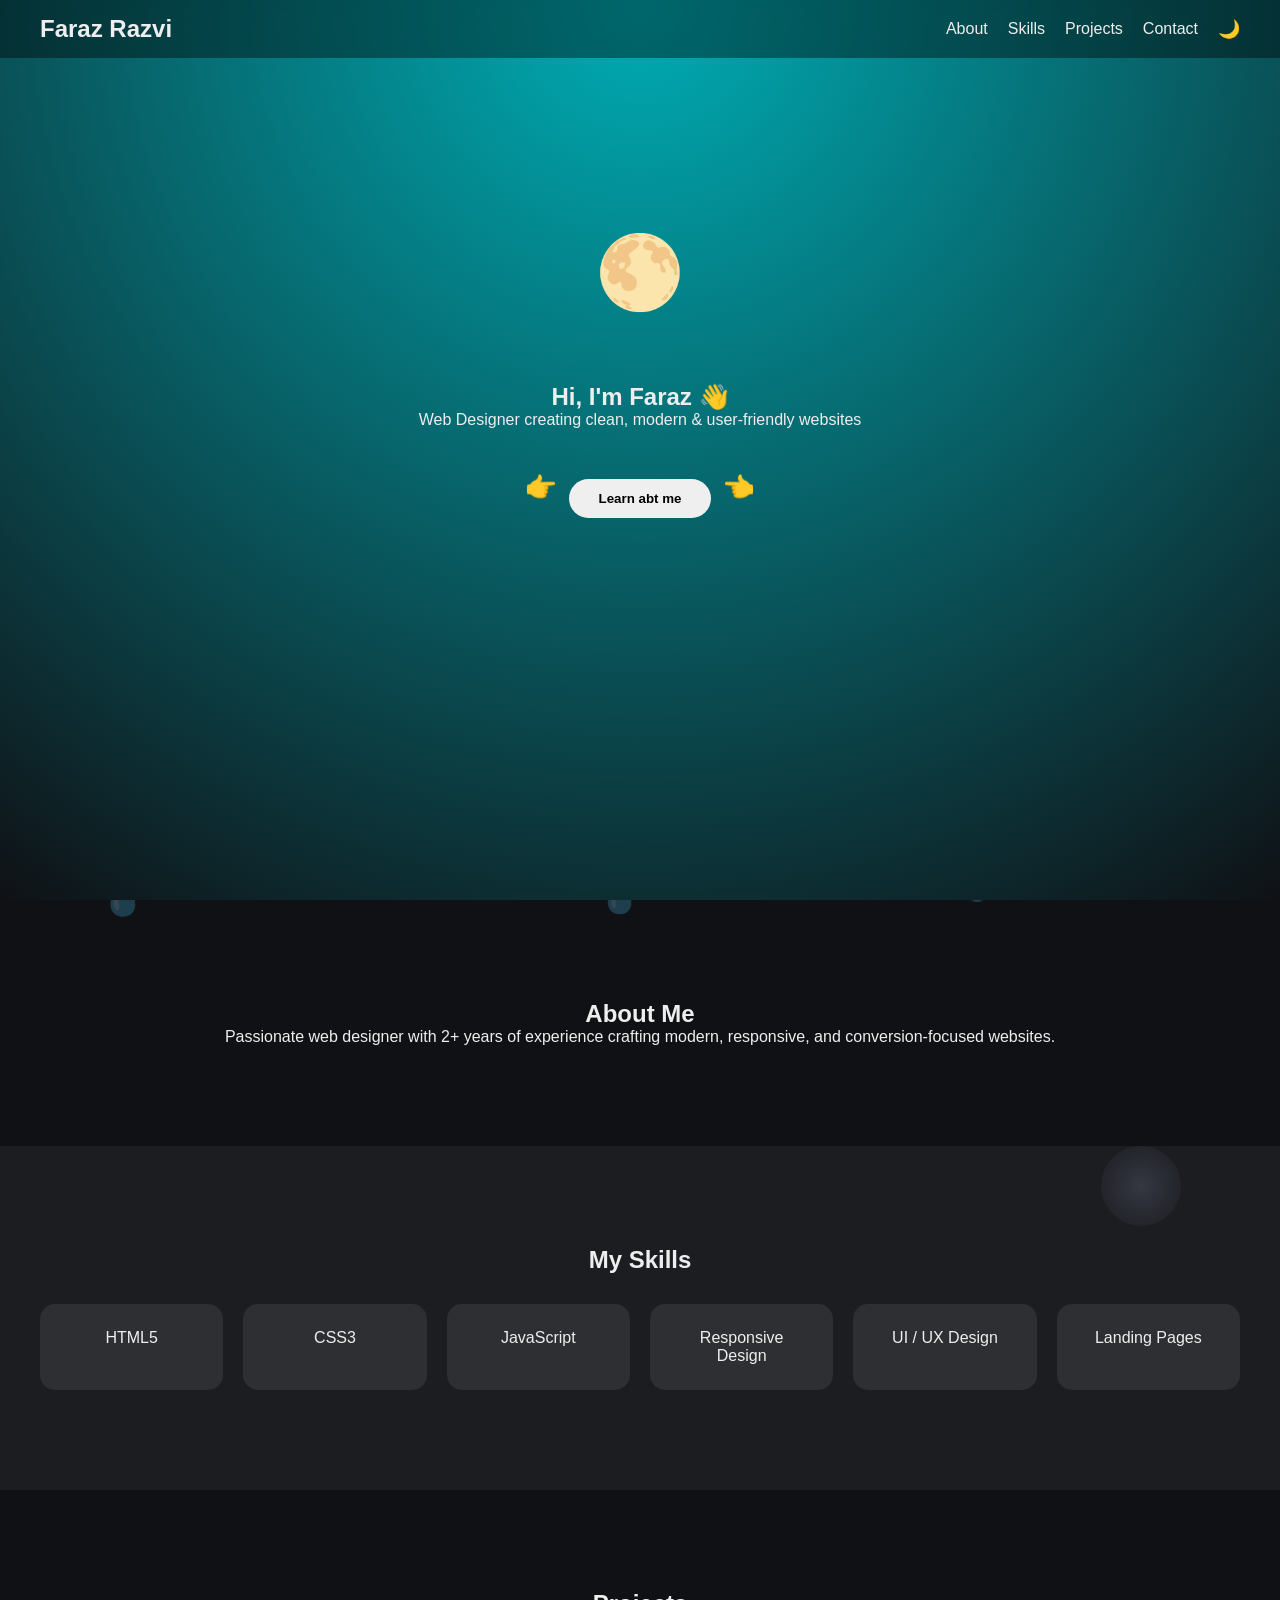
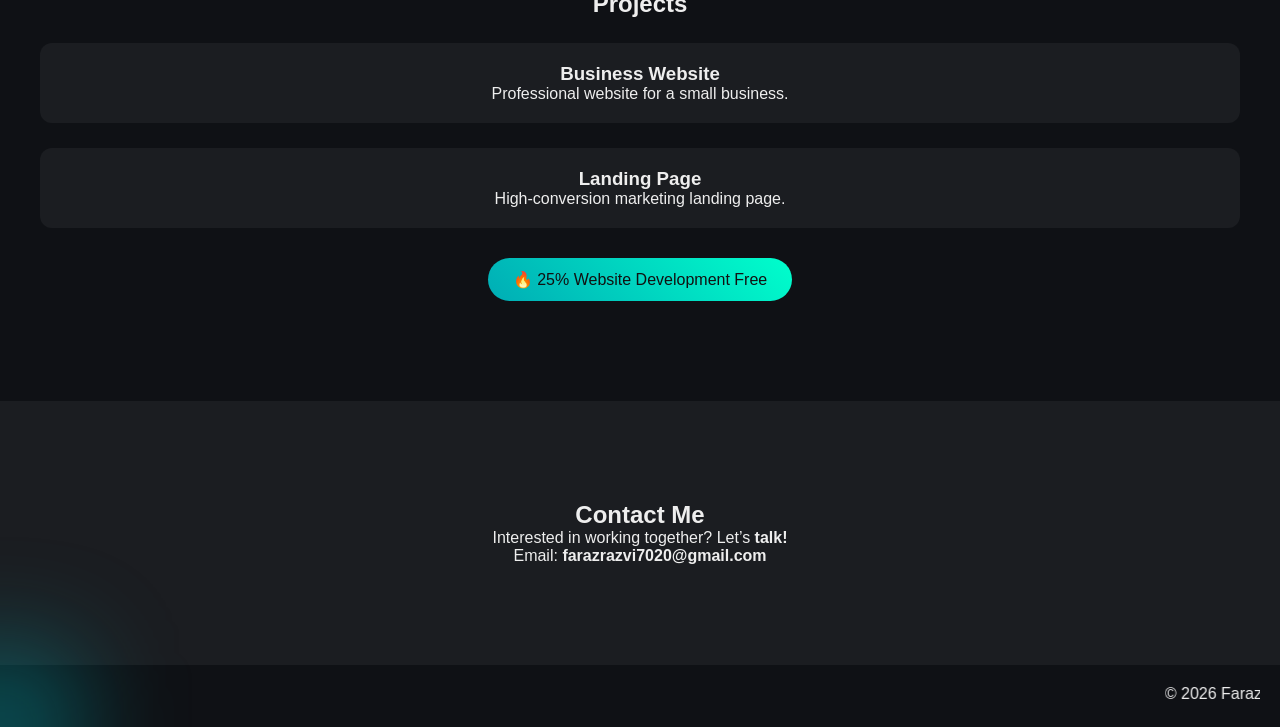
==== P.html @ 2a0e2705 "Add files via upload" ====
<!DOCTYPE html>
<html lang="en">
<head>
  <meta charset="UTF-8" />
  <meta name="viewport" content="width=device-width,
   initial-scale=1.0"/>
  <title>Faraz Razvi | Web Designer</title>
  <link rel="stylesheet" href="P.css">
</head>

<body>

<!-- ========== LOADER ========== -->
<div id="loader">
  <h1>Faraz Razvi</h1>
</div>

<!-- ========== NAVBAR ========== -->
<nav>
  <h2>Faraz Razvi</h2>

  <div class="menu-toggle">☰</div>

  <ul class="nav-links">
    <li><a href="#about">About</a></li>
    <li><a href="#skills">Skills</a></li>
    <li><a href="#projects">Projects</a></li>
    <li><a href="#contact">Contact</a></li>
    <li><button id="themeToggle">🌙</button></li>
  </ul>
</nav>

<!-- ========== HERO ========== -->

  <!-- Sun / Moon background -->
<section class="hero sky-hero">

  <div class="sky-bg">
    <span class="sun">☀️</span>
    <span class="moon">🌕</span>
  </div>

  <div class="firecracker-bg"></div>

  <h1 class="hero-title">
    Hi, I'm Faraz <span class="wave">👋</span>
  </h1>

  <p class="hero-subtitle">
    Web Designer creating clean, modern & user-friendly websites
  </p>

  <div class="cta hero-cta">
    <span class="point left">👉</span>
    <button onclick="scrollToContact()">Learn abt me</button>
    <span class="point right">👈</span>
  </div>

</section>


<!-- ========== ABOUT ========== -->
<section id="about" class="section water-section">

  <!-- Water background -->
  <div class="water-bg"></div>

  <h2>About Me</h2>
  <p>
    Passionate web designer with 2+ years of experience crafting modern,
    responsive, and conversion-focused websites.
  </p>

</section>



<!-- ========== SKILLS ========== -->
<section id="skills" class="section gray 
skills-section">

  <!-- Skills background -->
  <div class="skills-bg"></div>

  <h2>My Skills</h2>
  <div class="cards">
    <div class="card">HTML5</div>
    <div class="card">CSS3</div>
    <div class="card">JavaScript</div>
    <div class="card">Responsive Design</div>
    <div class="card">UI / UX Design</div>
    <div class="card">Landing Pages</div>
  </div>

</section>


<!-- ========== PROJECTS ========== -->
<section id="projects" class="section fire-section">

  <!-- Fire background -->
  <div class="fire-bg"></div>

  <h2>Projects</h2>

  <div class="project">
    <h3>Business Website</h3>
    <p>Professional website for a 
      small business.</p>
  </div>

  <div class="project">
    <h3>Landing Page</h3>
    <p>High-conversion marketing landing page.</p>
  </div>

  <div class="offer-badge">🔥 25% Website Development Free</div>

</section>
<!-- ========== CONTACT ========== -->
<section id="contact" class="section gray 
contact-section">

  <!-- Contact emoji background -->
  <div class="contact-bg"></div>

  <h2>Contact Me</h2>
  <p>Interested in working together? Let’s <b>talk!</b></p>
  <p>Email: <strong>farazrazvi7020@gmail.com</strong></p>

</section>


<footer><marquee>

  © 2026 Faraz Razvi. All rights reserved.
</marquee>
</footer>

<div class="cursor-glow"></div>
<div id="modeToast"></div>

<script src="P.js"></script>
</body>
</html>
---- P.css ----
/* ================= VARIABLES ================= */
:root {
  --bg: #0f1115;
  --text: #eee;
  --accent: #00adb5;
  --card: rgba(255,255,255,0.08);
}

.light {
  --bg: #f4f4f4;
  --text: #111;
  --card: #ffffff;
}

/* ================= GLOBAL ================= */
* {
  margin: 0;
  padding: 0;
  box-sizing: border-box;
  font-family: "Segoe UI", Arial, sans-serif;
}

body {
  background: var(--bg);
  color: var(--text);
  transition: 0.3s;
}

/* ================= LOADER ================= */
#loader {
  position: fixed;
  inset: 0;
  background: #0f1115;
  display: flex;
  align-items: center;
  justify-content: center;
  z-index: 999;
}

#loader h1 {
  color: #00adb5;
  animation: pulse 1.5s infinite;
}

/* ================= NAV ================= */
nav {
  position: fixed;
  width: 100%;
  top: 0;
  padding: 15px 40px;
  display: flex;
  justify-content: space-between;
  align-items: center;
  backdrop-filter: blur(10px);
  background: rgba(0,0,0,0.4);
  z-index: 100;
}

.menu-toggle {
  display: none;
  font-size: 26px;
  cursor: pointer;
}

.nav-links {
  list-style: none;
  display: flex;
  align-items: center;
}

.nav-links li {
  margin-left: 20px;
}

.nav-links a {
  color: var(--text);
  text-decoration: none;
}

#themeToggle {
  background: none;
  border: none;
  font-size: 18px;
  cursor: pointer;
}

/* ================= HERO ================= */
.hero {
  height: 100vh;
  display: flex;
  flex-direction: column;
  justify-content: center;
  align-items: center;
  text-align: center;
  background: radial-gradient(circle at top, var(--accent), var(--bg));
}

.hero button {
  margin-top: 25px;
  padding: 12px 30px;
  border-radius: 30px;
  border: #0f1115;
  border-width: 10px;
  font-weight: bold;
  cursor: pointer;
}
.wave {
  display: inline-block;
  transform-origin: 70% 70%;
  animation: wave 1.8s infinite;
}

@keyframes wave {
  0% { transform: rotate(0deg); }
  10% { transform: rotate(14deg); }
  20% { transform: rotate(-8deg); }
  30% { transform: rotate(14deg); }
  40% { transform: rotate(-4deg); }
  50% { transform: rotate(10deg); }
  60%,100% { transform: rotate(0deg); }
}

/* CTA container */
.cta {
  margin-top: 25px;
  display: flex;
  align-items: center;
  gap: 12px;
}

/* Emoji base style */
.point {
  font-size: 1.6rem;
  display: inline-block;
}

/* Left emoji moves right */
.point.left {
  animation: pointRight 1.2s infinite ease-in-out;
}

/* Right emoji moves left */
.point.right {
  animation: pointLeft 1.2s infinite ease-in-out;
}

/* Keyframes */
@keyframes pointRight {
  0%   { transform: translateX(0); opacity: 1; }
  50%  { transform: translateX(10px); opacity: 1; }
  100% { transform: translateX(0); opacity: 1; }
}

@keyframes pointLeft {
  0%   { transform: translateX(0); opacity: 1; }
  50%  { transform: translateX(-10px); opacity: 1; }
  100% { transform: translateX(0); opacity: 1; }
}



/* ================= SECTIONS ================= */
.section {
  padding: 100px 40px;
  text-align: center;
  opacity: 0;
  transform: translateY(40px);
  transition: 0.8s;
}

.section.show {
  opacity: 1;
  transform: translateY(0);
}

.gray {
  background: rgba(255,255,255,0.05);
}

/* ================= SKILLS ================= */
.cards {
  display: grid;
  grid-template-columns: repeat(auto-fit, minmax(150px, 1fr));
  gap: 20px;
  margin-top: 30px;
}

.card {
  padding: 25px;
  background: var(--card);
  border-radius: 15px;
  transition: 0.3s;
}

.card:hover {
  transform: translateY(-8px);
  background: var(--accent);
  color: #111;
}

/* ================= PROJECTS ================= */
.project {
  margin-top: 25px;
  padding: 20px;
  border-radius: 12px;
  background: rgba(255,255,255,0.05);
  transition: 0.3s;
}

.project:hover {
  background: rgba(0,173,181,0.15);
}

/* ================= OFFER ================= */
.offer-badge {
  margin-top: 30px;
  display: inline-block;
  padding: 12px 25px;
  background: linear-gradient(45deg, var(--accent), #00ffcc);
  color: #111;
  border-radius: 30px;
  animation: pulse 1.5s infinite;
}

/* ================= FOOTER ================= */
footer {
  padding: 20px;
  text-align: center;
}

/* ================= CURSOR ================= */
.cursor-glow {
  position: fixed;
  width: 160px;
  height: 160px;
  background: rgba(0,173,181,0.4);
  border-radius: 20%;
  filter: blur(50px);
  pointer-events: none;
  transform: translate(-50%, -50%);
}

/* ================= ANIMATIONS ================= */
@keyframes pulse {
  0% { transform: scale(1); }
  50% { transform: scale(1.08); }
  100% { transform: scale(1); }
}

/* ================= MOBILE ================= */
@media (max-width: 768px) {
  .menu-toggle {
    display: block;
  }

  .nav-links {
    position: absolute;
    top: 60px;
    right: 20px;
    flex-direction: column;
    background: var(--bg);
    padding: 20px;
    border-radius: 15px;
    display: none;
  }

  .nav-links.active {
    display: flex;
  }
}

/* ================= MODE TOAST ================= */
#modeToast {
  position: fixed;
  bottom: 30px;
  right: 30px;
  background: var(--card);
  color: var(--text);
  padding: 12px 20px;
  border-radius: 25px;
  font-size: 0.9rem;
  box-shadow: 0 8px 25px rgba(0,0,0,0.3);
  opacity: 0;
  transform: translateY(20px);
  pointer-events: none;
  transition: 0.4s ease;
  z-index: 1000;
}

/* Show animation */
#modeToast.show {
  opacity: 1;
  transform: translateY(0);
}

/* ================= WATER DROPS ================= */
/* ================= WATER SECTION ================= */
.water-section {
  position: relative;
  overflow: hidden;
}

/* Background container */
.water-bg {
  position: absolute;
  inset: 0;
  z-index: 0;
  pointer-events: none;
}

/* Water emoji */
.water-bg span {
  position: absolute;
  top: -10%;
  font-size: 1.3rem;
  opacity: 0.25;
  animation: waterFall linear infinite;
}

/* Falling animation */
@keyframes waterFall {
  0% {
    transform: translateY(-10%);
    opacity: 0;
  }

  20% {
    opacity: 0.35;
  }

  100% {
    transform: translateY(110vh);
    opacity: 0;
  }
}

/* Keep text above water */
.water-section > *:not(.water-bg) {
  position: relative;
  z-index: 2;
}

@keyframes waterFall {
  0% {
    transform: translate(0, -10%);
    opacity: 0;
  }

  50% {
    transform: translate(10px, 50vh);
    opacity: 0.35;
  }

  100% {
    transform: translate(-10px, 110vh);
    opacity: 0;
  }
}



/* ================= FIRE ANIMATION ================= */
/* ================= FIRE SECTION ================= */
.fire-section {
  position: relative;
  overflow: hidden;
}

/* Fire container */
.fire-bg {
  position: absolute;
  inset: 0;
  z-index: 0; /* BEHIND TEXT */
  pointer-events: none;
}

/* Fire emoji */
.fire-bg span {
  position: absolute;
  bottom: -10%;
  font-size: 1.4rem;
  opacity: 0.25;
  animation: fireRise linear infinite;
}

/* Fire rising animation */
@keyframes fireRise {
  0% {
    transform: translateY(0) scale(0.9);
    opacity: 0;
  }
  20% {
    opacity: 0.3;
  }
  100% {
    transform: translateY(-120vh) scale(1.3);
    opacity: 0;
  }
}

/* Ensure content stays above fire */
.fire-section > *:not(.fire-bg) {
  position: relative;
  z-index: 2;
}

/* ================= SUN & MOON HERO ================= */
.sky-hero {
  position: relative;
  overflow: hidden;
}

/* Background layer */
.sky-bg {
  position: absolute;
  inset: 0;
  z-index: 0;
  pointer-events: none;
}

/* Shared celestial style */
.sun,
.moon {
  position: absolute;
  left: 50%;
  transform: translateX(-50%);
  font-size: 4.5rem;
  opacity: 1;
  bottom: -35%;
}

/* Ensure hero text stays above */
.sky-hero > *:not(.sky-bg) {
  position: relative;
  z-index: 2;
}

/* ================= ANIMATIONS ================= */
@keyframes sunRise {
  from { bottom: -35%; opacity: 0; }
  to   { bottom: 65%; opacity: 1; }
}

@keyframes sunSet {
  from { bottom: 65%; opacity: 1; }
  to   { bottom: -35%; opacity: 0.35; }
}

@keyframes moonRise {
  from { bottom: -35%; opacity: 0; }
  to   { bottom: 65%; opacity: 1; }
}

@keyframes moonSet {
  from { bottom: 65%; opacity: 1; }
  to   { bottom: -35%; opacity: 0.35; }
}

/* ================= CONTACT EMOJI EFFECT ================= */
.contact-section {
  position: relative;
  overflow: hidden;
}

/* Background container */
.contact-bg {
  position: absolute;
  inset: 0;
  z-index: 0;
  pointer-events: none;
}

/* Emoji style */
.contact-bg span {
  position: absolute;
  font-size: 1.8rem;
  opacity: 0;
  animation: contactPop 2.5s ease-out forwards,
             contactShake 0.6s ease-in-out infinite;
}

/* Pop-in animation */
@keyframes contactPop {
  0% {
    transform: scale(0);
    opacity: 0;
  }
  30% {
    transform: scale(1.2);
    opacity: 0.35;
  }
  100% {
    transform: scale(1);
    opacity: 0.25;
  }
}

/* ================= CONTACT EMOJI EFFECT ================= */
.contact-section {
  position: relative;
  overflow: hidden;
}

/* Background container */
.contact-bg {
  position: absolute;
  inset: 0;
  z-index: 0;
  pointer-events: none;
}

/* Emoji styling */
.contact-bg span {
  position: absolute;
  font-size: 1.8rem;
  opacity: 0.25;
  animation: contactPop 2.5s ease-out forwards,
             contactShake 0.5s ease-in-out infinite;
}

/* Pop-in animation */
@keyframes contactPop {
  0% {
    transform: scale(0);
    opacity: 0;
  }
  40% {
    transform: scale(1.2);
    opacity: 0.35;
  }
  100% {
    transform: scale(1);
    opacity: 0.25;
  }
}

/* Shake animation */
@keyframes contactShake {
  0% { transform: translate(0, 0); }
  25% { transform: translate(-1px, 1px); }
  50% { transform: translate(1px, -1px); }
  75% { transform: translate(-1px, -1px); }
  100% { transform: translate(0, 0); }
}

/* Keep text above emojis */
.contact-section > *:not(.contact-bg) {
  position: relative;
  z-index: 2;
}

/* ================= SKILLS BACKGROUND ================= */
.skills-section {
  position: relative;
  overflow: hidden;
}

.skills-bg {
  position: absolute;
  inset: 0;
  z-index: 0;
  pointer-events: none;
}

.skills-bg span {
  position: absolute;
  width: 80px;
  height: 80px;
  border-radius: 50%;
  opacity: 0.15;
  animation: floatSkill 14s linear infinite;
}

/* Light mode */
body.light .skills-bg span {
  background: radial-gradient(circle, #ffdd55, transparent);
}

/* Dark mode */
body:not(.light) .skills-bg span {
  background: radial-gradient(circle, #ccccff, transparent);
}

@keyframes floatSkill {
  from {
    transform: translateY(110%);
  }
  to {
    transform: translateY(-120%);
  }
}

/* Keep cards above */
.skills-section > *:not(.skills-bg) {
  position: relative;
  z-index: 2;
}


/* ================= HERO OPENING ANIMATION ================= */

.hero-title,
.hero-subtitle,
.hero-cta {
  opacity: 0;
  transform: translateY(40px);
}

/* Animation states */
.hero-title.show {
  animation: heroFade 1s ease forwards;
}

.hero-subtitle.show {
  animation: heroFade 1s ease forwards;
  animation-delay: 0.4s;
}

.hero-cta.show {
  animation: heroFade 1s ease forwards;
  animation-delay: 0.8s;
}

@keyframes heroFade {
  to {
    opacity: 1;
    transform: translateY(0);
  }
}

/* ================= FIRECRACKER HERO ================= */
.firecracker-bg {
  position: absolute;
  inset: 0;
  z-index: 0;
  pointer-events: none;
}

/* Rocket */
.firecracker-rocket {
  position: absolute;
  bottom: -10%;
  font-size: 1.8rem;
  opacity: 0.9;
  animation: rocketLaunch linear forwards;
}

/* Explosion pieces */
.firecracker-explosion {
  position: absolute;
  font-size: 3rem;
  opacity: 0;
  animation: explosionBurst 1.2s ease-out forwards;
}

/* Rocket launch animation */
@keyframes rocketLaunch {
  from {
    transform: translateY(0);
  }
  to {
    transform: translateY(-110vh);
  }
}

/* Explosion animation */
@keyframes explosionBurst {
  0% {
    opacity: 1;
    transform: scale(0.3);
  }

  70% {
    opacity: 1;
    transform: scale(1.4);
  }

  100% {
    opacity: 0;
    transform: scale(1.8);
  }
}

/* Keep hero text above fireworks */
.hero > *:not(.sky-bg):not(.firecracker-bg) {
  position: relative;
  z-index: 2;
}
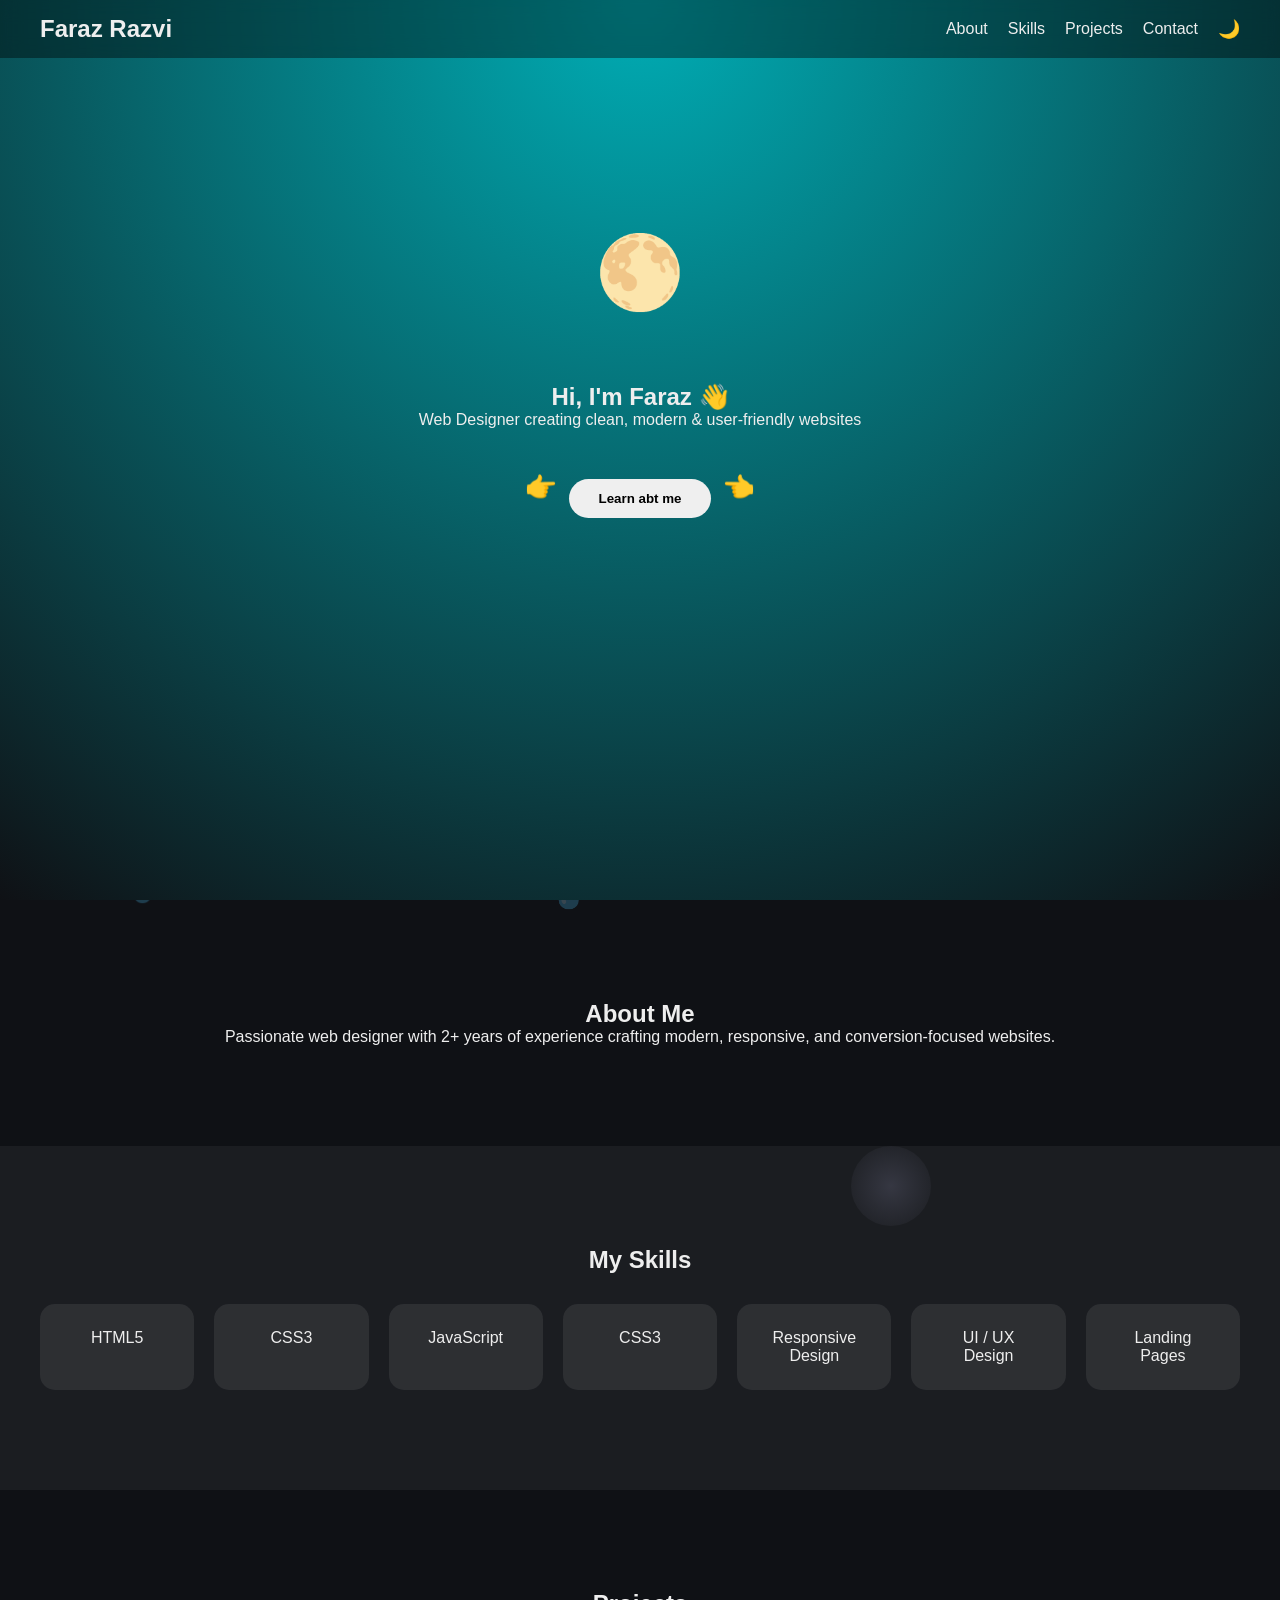
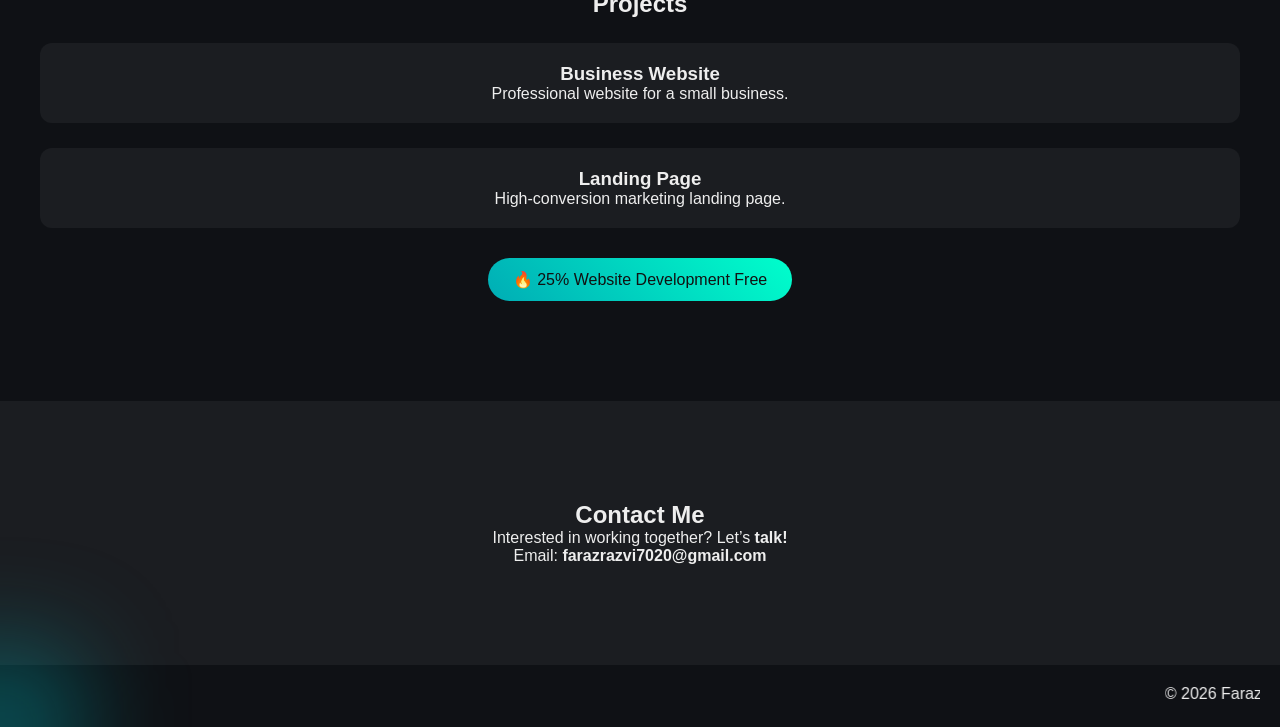
==== commit f215ae88: "Update P.html" ====
--- a/P.html
+++ b/P.html
@@ -87,6 +87,7 @@
     <div class="card">HTML5</div>
     <div class="card">CSS3</div>
     <div class="card">JavaScript</div>
+    <div class="card">CSS3</div>
     <div class="card">Responsive Design</div>
     <div class="card">UI / UX Design</div>
     <div class="card">Landing Pages</div>
--- a/P.css
+++ b/P.css
@@ -631,60 +631,56 @@
 }
 
 /* ================= FIRECRACKER HERO ================= */
-.firecracker-bg {
-  position: absolute;
-  inset: 0;
-  z-index: 0;
-  pointer-events: none;
-}
-
 /* Rocket */
 .firecracker-rocket {
   position: absolute;
   bottom: -10%;
   font-size: 1.8rem;
-  opacity: 0.9;
+  opacity: 1;
   animation: rocketLaunch linear forwards;
 }
 
-/* Explosion pieces */
+/* Explosion */
 .firecracker-explosion {
   position: absolute;
   font-size: 3rem;
+  transform: translate(-50%, -50%) scale(0);
   opacity: 0;
-  animation: explosionBurst 1.2s ease-out forwards;
-}
-
-/* Rocket launch animation */
+  animation: explosionExpand 1.5s ease-out forwards;
+}
+
+/* Rocket travels upward */
 @keyframes rocketLaunch {
   from {
-    transform: translateY(0);
-  }
+    bottom: -10%;
+    opacity: 1;
+  }
+
   to {
-    transform: translateY(-110vh);
-  }
-}
-
-/* Explosion animation */
-@keyframes explosionBurst {
+    bottom: 55%;
+    opacity: 0;
+  }
+}
+
+/* Explosion grows and fades */
+@keyframes explosionExpand {
   0% {
+    transform: translate(-50%, -50%) scale(0.2);
+    opacity: 0;
+  }
+
+  20% {
+    transform: translate(-50%, -50%) scale(0.8);
     opacity: 1;
-    transform: scale(0.3);
   }
 
   70% {
-    opacity: 1;
-    transform: scale(1.4);
+    transform: translate(-50%, -50%) scale(1.8);
+    opacity: 0.9;
   }
 
   100% {
-    opacity: 0;
-    transform: scale(1.8);
-  }
-}
-
-/* Keep hero text above fireworks */
-.hero > *:not(.sky-bg):not(.firecracker-bg) {
-  position: relative;
-  z-index: 2;
-}
+    transform: translate(-50%, -50%) scale(3);
+    opacity: 0;
+  }
+}
